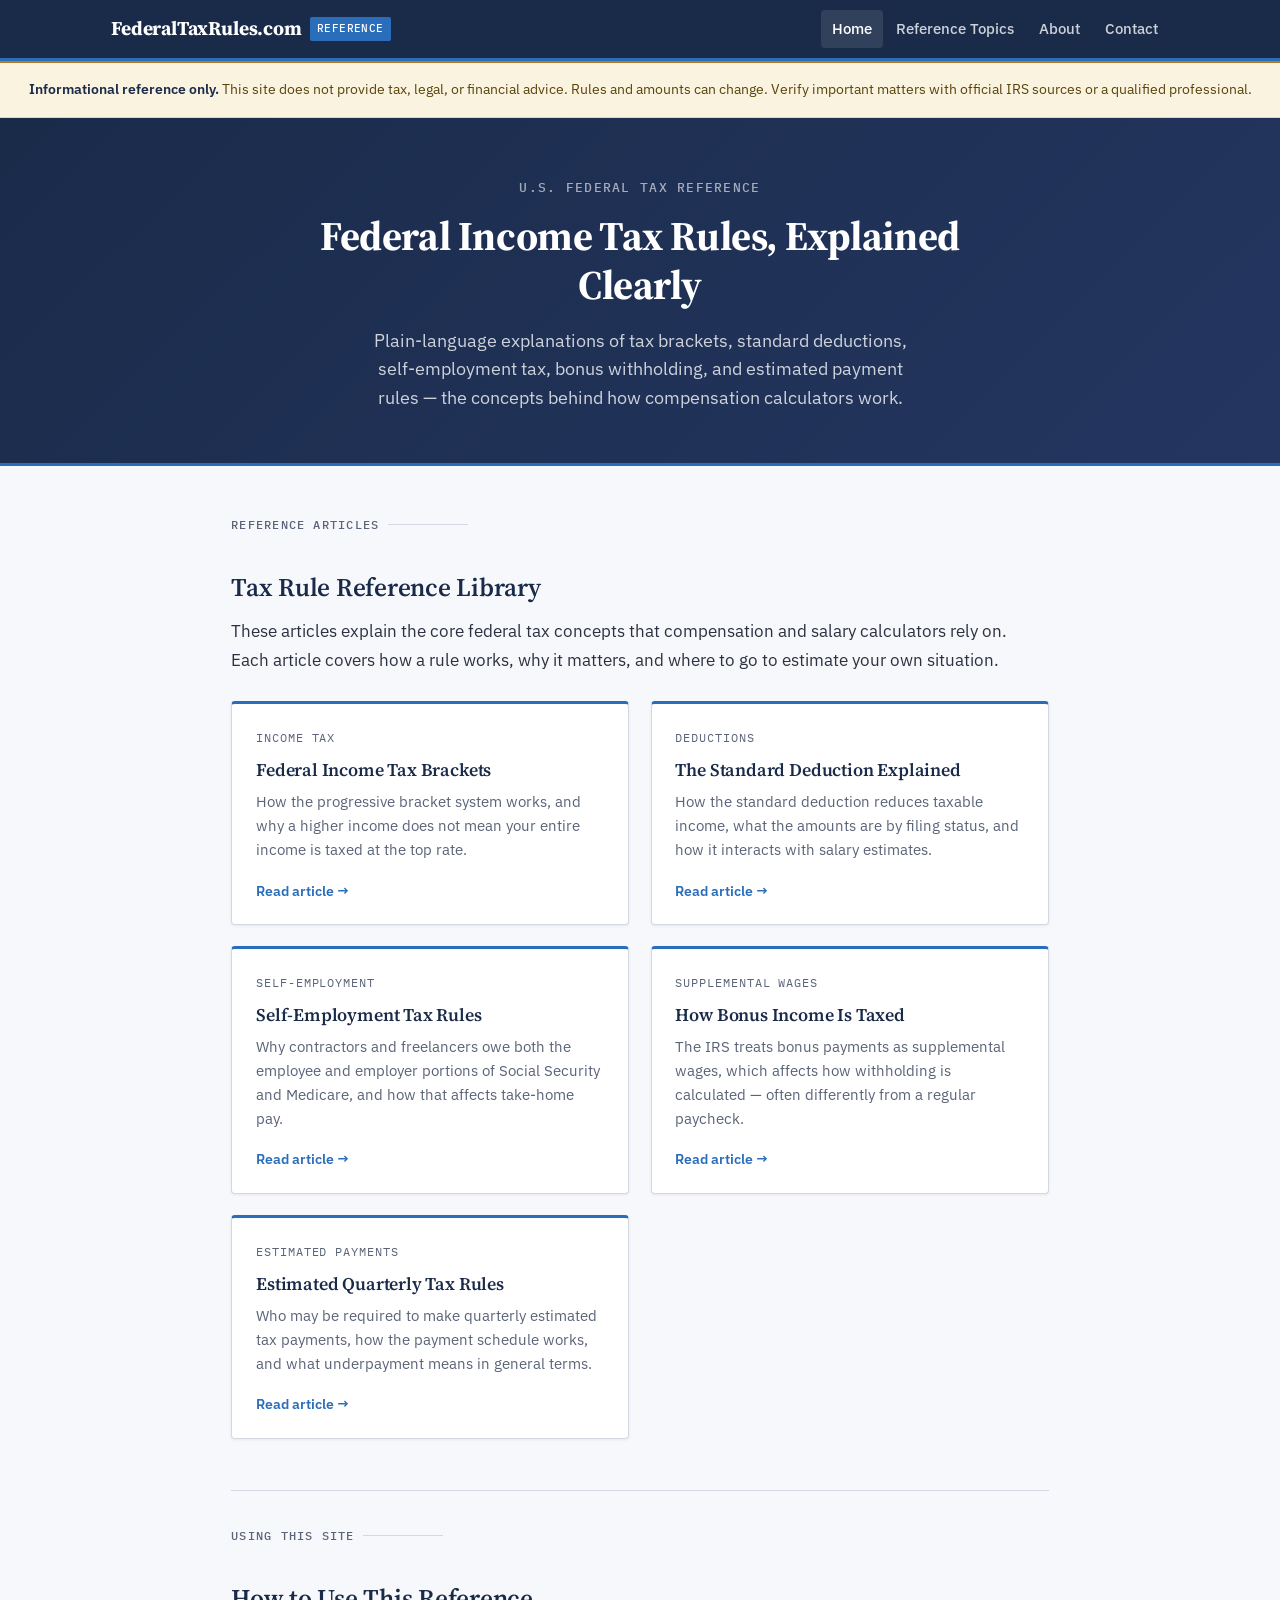
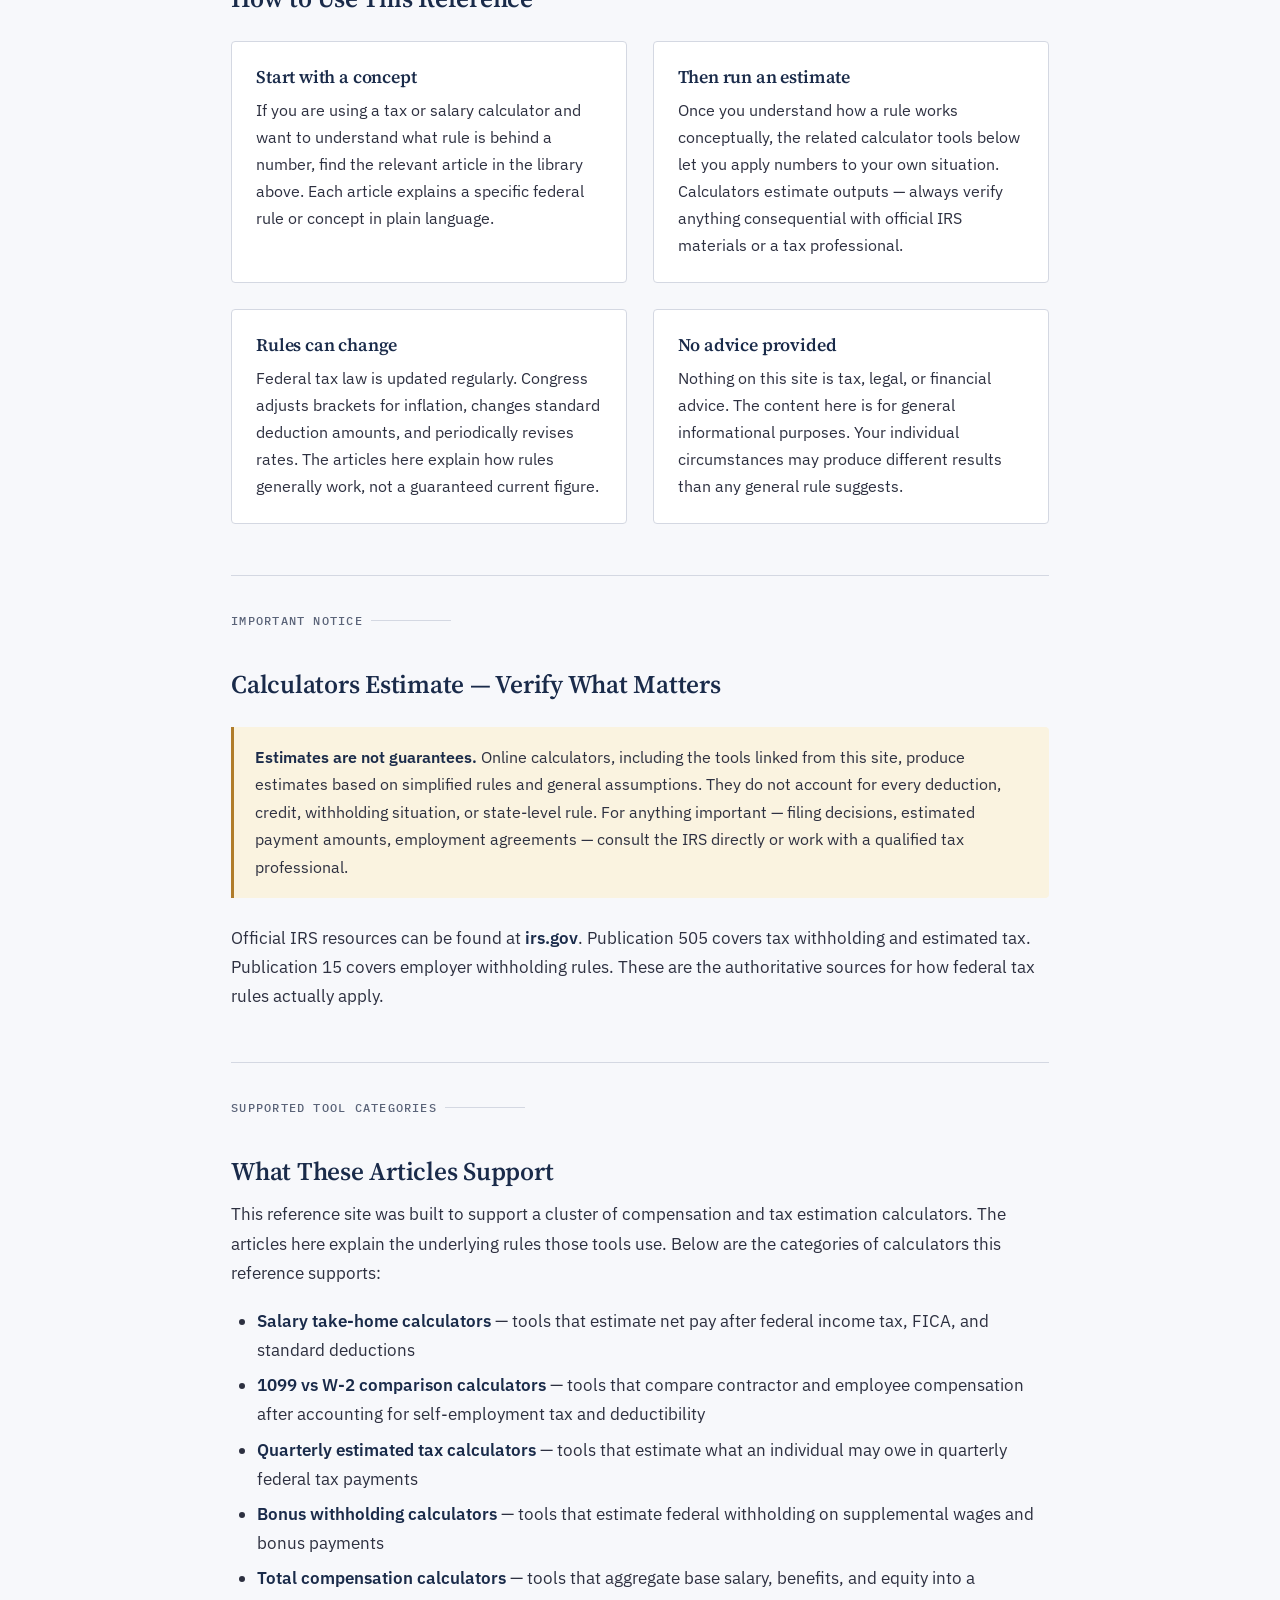
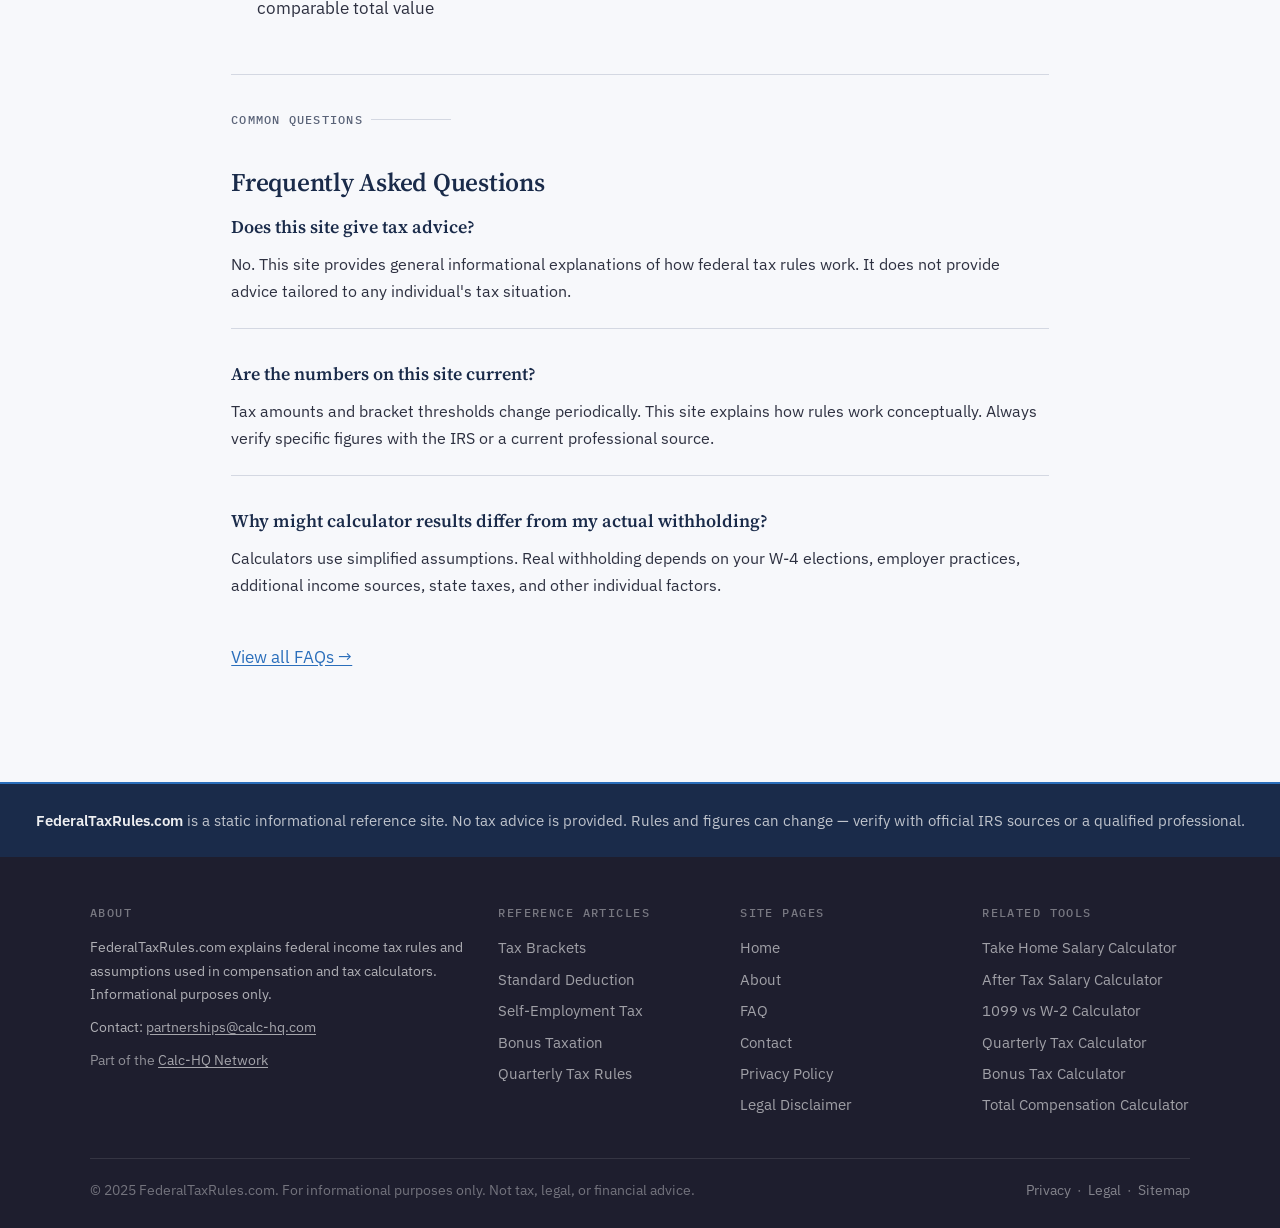
==== index.html @ ae4d4b4d "updated" ====
<!DOCTYPE html>
<html lang="en">
<head>
  <meta charset="UTF-8">
  <meta name="viewport" content="width=device-width, initial-scale=1.0">
  <title>Federal Tax Rules Reference | FederalTaxRules.com</title>
  <meta name="description" content="A plain-language reference explaining federal income tax rules, brackets, deductions, and assumptions used in compensation and tax estimation calculators.">
  <link rel="canonical" href="https://federaltaxrules.com/">
  <link rel="icon" type="image/svg+xml" href="favicon.svg">
  <link rel="stylesheet" href="styles.css">
  <!-- Google AdSense -->
  <script async src="https://pagead2.googlesyndication.com/pagead/js/adsbygoogle.js?client=ca-pub-7744853829365165" crossorigin="anonymous"></script>
  <script type="application/ld+json">
{
  "@context": "https://schema.org",
  "@type": "WebSite",
  "name": "FederalTaxRules.com",
  "url": "https://federaltaxrules.com",
  "description": "FederalTaxRules.com explains federal tax concepts that calculators rely on, including tax brackets, standard deduction rules, self-employment tax, quarterly tax rules, and bonus withholding.",
  "publisher": {
    "@type": "Organization",
    "name": "FederalTaxRules.com",
    "url": "https://federaltaxrules.com",
    "logo": {
      "@type": "ImageObject",
      "url": "https://federaltaxrules.com/favicon.svg"
    }
  }
}
  </script>
</head>
<body>

<!-- HEADER -->
<header class="site-header">
  <div class="header-inner">
    <a href="index.html" class="site-logo">
      FederalTaxRules.com
      <span class="logo-badge">Reference</span>
    </a>
    <button class="nav-toggle" aria-label="Toggle navigation" onclick="document.querySelector('.site-nav').classList.toggle('open')">☰</button>
    <nav class="site-nav">
      <a href="index.html" class="active">Home</a>
      <a href="index.html#reference-topics">Reference Topics</a>
      <a href="about.html">About</a>
      <a href="contact.html">Contact</a>
    </nav>
  </div>
</header>

<!-- DISCLAIMER -->
<div class="disclaimer-bar">
  <strong>Informational reference only.</strong> This site does not provide tax, legal, or financial advice. Rules and amounts can change. Verify important matters with official IRS sources or a qualified professional.
</div>

<!-- HERO -->
<section class="page-hero">
  <div class="hero-eyebrow">U.S. Federal Tax Reference</div>
  <h1>Federal Income Tax Rules, Explained Clearly</h1>
  <p class="hero-sub">Plain-language explanations of tax brackets, standard deductions, self-employment tax, bonus withholding, and estimated payment rules — the concepts behind how compensation calculators work.</p>
</section>

<!-- MAIN -->
<main class="main-content">
  <div class="container">

    <!-- ARTICLE LIBRARY -->
    <section class="section" id="reference-topics">
      <div class="section-label">Reference Articles</div>
      <h2>Tax Rule Reference Library</h2>
      <p>These articles explain the core federal tax concepts that compensation and salary calculators rely on. Each article covers how a rule works, why it matters, and where to go to estimate your own situation.</p>

      <div class="article-grid">

        <a class="article-card" href="federal-income-tax-brackets.html">
          <span class="card-tag">Income Tax</span>
          <h3>Federal Income Tax Brackets</h3>
          <p>How the progressive bracket system works, and why a higher income does not mean your entire income is taxed at the top rate.</p>
          <span class="card-link-text">Read article →</span>
        </a>

        <a class="article-card" href="standard-deduction-explained.html">
          <span class="card-tag">Deductions</span>
          <h3>The Standard Deduction Explained</h3>
          <p>How the standard deduction reduces taxable income, what the amounts are by filing status, and how it interacts with salary estimates.</p>
          <span class="card-link-text">Read article →</span>
        </a>

        <a class="article-card" href="self-employment-tax-rules.html">
          <span class="card-tag">Self-Employment</span>
          <h3>Self-Employment Tax Rules</h3>
          <p>Why contractors and freelancers owe both the employee and employer portions of Social Security and Medicare, and how that affects take-home pay.</p>
          <span class="card-link-text">Read article →</span>
        </a>

        <a class="article-card" href="bonus-taxation-explained.html">
          <span class="card-tag">Supplemental Wages</span>
          <h3>How Bonus Income Is Taxed</h3>
          <p>The IRS treats bonus payments as supplemental wages, which affects how withholding is calculated — often differently from a regular paycheck.</p>
          <span class="card-link-text">Read article →</span>
        </a>

        <a class="article-card" href="estimated-quarterly-tax-rules.html">
          <span class="card-tag">Estimated Payments</span>
          <h3>Estimated Quarterly Tax Rules</h3>
          <p>Who may be required to make quarterly estimated tax payments, how the payment schedule works, and what underpayment means in general terms.</p>
          <span class="card-link-text">Read article →</span>
        </a>



      </div>
    </section>

    <hr>

    <!-- HOW TO USE -->
    <section class="section">
      <div class="section-label">Using This Site</div>
      <h2>How to Use This Reference</h2>
      <div class="home-intro-grid">
        <div class="home-block">
          <h3>Start with a concept</h3>
          <p>If you are using a tax or salary calculator and want to understand what rule is behind a number, find the relevant article in the library above. Each article explains a specific federal rule or concept in plain language.</p>
        </div>
        <div class="home-block">
          <h3>Then run an estimate</h3>
          <p>Once you understand how a rule works conceptually, the related calculator tools below let you apply numbers to your own situation. Calculators estimate outputs — always verify anything consequential with official IRS materials or a tax professional.</p>
        </div>
        <div class="home-block">
          <h3>Rules can change</h3>
          <p>Federal tax law is updated regularly. Congress adjusts brackets for inflation, changes standard deduction amounts, and periodically revises rates. The articles here explain how rules generally work, not a guaranteed current figure.</p>
        </div>
        <div class="home-block">
          <h3>No advice provided</h3>
          <p>Nothing on this site is tax, legal, or financial advice. The content here is for general informational purposes. Your individual circumstances may produce different results than any general rule suggests.</p>
        </div>
      </div>
    </section>

    <hr>

    <!-- DISCLAIMER / ACCURACY NOTE -->
    <section class="section">
      <div class="section-label">Important Notice</div>
      <h2>Calculators Estimate — Verify What Matters</h2>
      <div class="info-box warning">
        <p><strong>Estimates are not guarantees.</strong> Online calculators, including the tools linked from this site, produce estimates based on simplified rules and general assumptions. They do not account for every deduction, credit, withholding situation, or state-level rule. For anything important — filing decisions, estimated payment amounts, employment agreements — consult the IRS directly or work with a qualified tax professional.</p>
      </div>
      <p>Official IRS resources can be found at <strong>irs.gov</strong>. Publication 505 covers tax withholding and estimated tax. Publication 15 covers employer withholding rules. These are the authoritative sources for how federal tax rules actually apply.</p>
    </section>

    <hr>

    <!-- SUPPORTED TOOLS -->
    <section class="section">
      <div class="section-label">Supported Tool Categories</div>
      <h2>What These Articles Support</h2>
      <p>This reference site was built to support a cluster of compensation and tax estimation calculators. The articles here explain the underlying rules those tools use. Below are the categories of calculators this reference supports:</p>
      <ul>
        <li><strong>Salary take-home calculators</strong> — tools that estimate net pay after federal income tax, FICA, and standard deductions</li>
        <li><strong>1099 vs W-2 comparison calculators</strong> — tools that compare contractor and employee compensation after accounting for self-employment tax and deductibility</li>
        <li><strong>Quarterly estimated tax calculators</strong> — tools that estimate what an individual may owe in quarterly federal tax payments</li>
        <li><strong>Bonus withholding calculators</strong> — tools that estimate federal withholding on supplemental wages and bonus payments</li>
        <li><strong>Total compensation calculators</strong> — tools that aggregate base salary, benefits, and equity into a comparable total value</li>
      </ul>
    </section>

    <hr>

    <!-- FAQ PREVIEW -->
    <section class="section">
      <div class="section-label">Common Questions</div>
      <h2>Frequently Asked Questions</h2>
      <ul class="faq-list">
        <li class="faq-item">
          <div class="faq-q">Does this site give tax advice?</div>
          <div class="faq-a">No. This site provides general informational explanations of how federal tax rules work. It does not provide advice tailored to any individual's tax situation.</div>
        </li>
        <li class="faq-item">
          <div class="faq-q">Are the numbers on this site current?</div>
          <div class="faq-a">Tax amounts and bracket thresholds change periodically. This site explains how rules work conceptually. Always verify specific figures with the IRS or a current professional source.</div>
        </li>
        <li class="faq-item">
          <div class="faq-q">Why might calculator results differ from my actual withholding?</div>
          <div class="faq-a">Calculators use simplified assumptions. Real withholding depends on your W-4 elections, employer practices, additional income sources, state taxes, and other individual factors.</div>
        </li>
      </ul>
      <p style="margin-top:1.2rem;"><a href="faq.html">View all FAQs →</a></p>
    </section>

  </div>
</main>

<!-- TRUST STRIP -->
<div class="trust-strip">
  <strong>FederalTaxRules.com</strong> is a static informational reference site. No tax advice is provided. Rules and figures can change — verify with official IRS sources or a qualified professional.
</div>

<!-- FOOTER -->
<footer class="site-footer">
  <div class="footer-inner">
    <div class="footer-grid">

      <div class="footer-col">
        <h4>About</h4>
        <p>FederalTaxRules.com explains federal income tax rules and assumptions used in compensation and tax calculators. Informational purposes only.</p>
        <p>Contact: <a href="mailto:partnerships@calc-hq.com" style="color:rgba(255,255,255,0.6)">partnerships@calc-hq.com</a></p>
        <span class="footer-resource-link">Part of the <a href="https://calc-hq.com" target="_blank" rel="noopener noreferrer">Calc-HQ Network</a></span>
      </div>

      <div class="footer-col">
        <h4>Reference Articles</h4>
        <ul>
          <li><a href="federal-income-tax-brackets.html">Tax Brackets</a></li>
          <li><a href="standard-deduction-explained.html">Standard Deduction</a></li>
          <li><a href="self-employment-tax-rules.html">Self-Employment Tax</a></li>
          <li><a href="bonus-taxation-explained.html">Bonus Taxation</a></li>
          <li><a href="estimated-quarterly-tax-rules.html">Quarterly Tax Rules</a></li>
        </ul>
      </div>

      <div class="footer-col">
        <h4>Site Pages</h4>
        <ul>
          <li><a href="index.html">Home</a></li>
          <li><a href="about.html">About</a></li>
          <li><a href="faq.html">FAQ</a></li>
          <li><a href="contact.html">Contact</a></li>
          <li><a href="privacy.html">Privacy Policy</a></li>
          <li><a href="legal.html">Legal Disclaimer</a></li>
        </ul>
      </div>

      <div class="footer-col">
        <h4>Related Tools</h4>
        <div class="footer-related-tools">
          <ul id="footer-related-tools-list">
            <li><span style="color:rgba(255,255,255,0.3);font-size:0.82rem">Loading…</span></li>
          </ul>
        </div>
      </div>

    </div>

    <div class="footer-bottom">
      <span>© 2025 FederalTaxRules.com. For informational purposes only. Not tax, legal, or financial advice.</span>
      <span>
        <a href="privacy.html">Privacy</a> &nbsp;·&nbsp;
        <a href="legal.html">Legal</a> &nbsp;·&nbsp;
        <a href="sitemap.xml">Sitemap</a>
      </span>
    </div>
  </div>
</footer>

<script src="network.js"></script>
</body>
</html>
---- styles.css ----
/* ============================================================
   FederalTaxRules.com — Main Stylesheet
   Static Reference Site | Clean Utilitarian Design
   ============================================================ */

@import url('https://fonts.googleapis.com/css2?family=Source+Serif+4:ital,opsz,wght@0,8..60,300;0,8..60,400;0,8..60,600;0,8..60,700;1,8..60,400&family=IBM+Plex+Sans:wght@400;500;600&family=IBM+Plex+Mono:wght@400;500&display=swap');

/* --- Variables --- */
:root {
  --navy: #1a2b4a;
  --navy-mid: #243660;
  --ink: #1e1e2e;
  --body-text: #2d3040;
  --muted: #5a6378;
  --rule-line: #d4d8e2;
  --bg: #f7f8fb;
  --white: #ffffff;
  --accent: #2a6ebb;
  --accent-dark: #1c4f8a;
  --accent-light: #e8f0fb;
  --gold: #b07c2a;
  --gold-light: #faf3e0;
  --success: #1e7a4a;
  --font-serif: 'Source Serif 4', Georgia, serif;
  --font-sans: 'IBM Plex Sans', system-ui, sans-serif;
  --font-mono: 'IBM Plex Mono', monospace;
  --max-w: 860px;
  --max-w-wide: 1100px;
  --radius: 4px;
  --shadow-sm: 0 1px 3px rgba(26,43,74,0.08);
  --shadow-md: 0 3px 12px rgba(26,43,74,0.12);
}

/* --- Reset & Base --- */
*, *::before, *::after { box-sizing: border-box; margin: 0; padding: 0; }

html { font-size: 17px; scroll-behavior: smooth; }

body {
  font-family: var(--font-sans);
  font-size: 1rem;
  line-height: 1.72;
  color: var(--body-text);
  background: var(--bg);
  -webkit-font-smoothing: antialiased;
}

a { color: var(--accent); text-decoration: underline; text-underline-offset: 2px; }
a:hover { color: var(--accent-dark); }

img { max-width: 100%; display: block; }

h1, h2, h3, h4 {
  font-family: var(--font-serif);
  color: var(--navy);
  line-height: 1.28;
  letter-spacing: -0.01em;
}

h1 { font-size: 2.1rem; font-weight: 700; }
h2 { font-size: 1.5rem; font-weight: 600; margin-top: 2.2rem; margin-bottom: 0.7rem; }
h3 { font-size: 1.15rem; font-weight: 600; margin-top: 1.6rem; margin-bottom: 0.5rem; }

p { margin-bottom: 1.1rem; }
p:last-child { margin-bottom: 0; }

ul, ol { padding-left: 1.5rem; margin-bottom: 1.1rem; }
li { margin-bottom: 0.35rem; }

strong { font-weight: 600; color: var(--navy); }
em { font-style: italic; }

code, .mono {
  font-family: var(--font-mono);
  font-size: 0.88em;
  background: #eef1f7;
  padding: 0.1em 0.35em;
  border-radius: 2px;
  color: var(--navy-mid);
}

hr {
  border: none;
  border-top: 1px solid var(--rule-line);
  margin: 2rem 0;
}

/* --- Layout Wrappers --- */
.container {
  max-width: var(--max-w);
  margin: 0 auto;
  padding: 0 1.25rem;
}

.container-wide {
  max-width: var(--max-w-wide);
  margin: 0 auto;
  padding: 0 1.25rem;
}

/* --- Site Header --- */
.site-header {
  background: var(--navy);
  border-bottom: 3px solid var(--accent);
  position: sticky;
  top: 0;
  z-index: 100;
}

.header-inner {
  display: flex;
  align-items: center;
  justify-content: space-between;
  max-width: var(--max-w-wide);
  margin: 0 auto;
  padding: 0 1.25rem;
  height: 58px;
}

.site-logo {
  font-family: var(--font-serif);
  font-size: 1.15rem;
  font-weight: 700;
  color: #fff;
  text-decoration: none;
  letter-spacing: -0.01em;
  display: flex;
  align-items: center;
  gap: 0.5rem;
}

.site-logo .logo-badge {
  background: var(--accent);
  color: #fff;
  font-family: var(--font-mono);
  font-size: 0.65rem;
  font-weight: 500;
  padding: 0.12rem 0.4rem;
  border-radius: 2px;
  letter-spacing: 0.04em;
  text-transform: uppercase;
}

.site-nav {
  display: flex;
  align-items: center;
  gap: 0.15rem;
}

.site-nav a {
  color: rgba(255,255,255,0.78);
  text-decoration: none;
  font-size: 0.88rem;
  font-weight: 500;
  padding: 0.35rem 0.65rem;
  border-radius: var(--radius);
  transition: background 0.15s, color 0.15s;
}

.site-nav a:hover,
.site-nav a.active {
  color: #fff;
  background: rgba(255,255,255,0.1);
}

/* --- Mobile Nav Toggle --- */
.nav-toggle {
  display: none;
  background: none;
  border: 1px solid rgba(255,255,255,0.3);
  border-radius: var(--radius);
  color: #fff;
  font-size: 1.25rem;
  padding: 0.25rem 0.55rem;
  cursor: pointer;
  line-height: 1;
}

/* --- Hero / Page Header --- */
.page-hero {
  background: linear-gradient(135deg, var(--navy) 0%, var(--navy-mid) 100%);
  padding: 3.5rem 1.25rem 3rem;
  text-align: center;
  border-bottom: 3px solid var(--accent);
}

.page-hero .hero-eyebrow {
  font-family: var(--font-mono);
  font-size: 0.75rem;
  font-weight: 500;
  color: rgba(255,255,255,0.6);
  letter-spacing: 0.1em;
  text-transform: uppercase;
  margin-bottom: 0.75rem;
}

.page-hero h1 {
  color: #fff;
  font-size: 2.4rem;
  max-width: 680px;
  margin: 0 auto 1rem;
  line-height: 1.2;
}

.page-hero p.hero-sub {
  color: rgba(255,255,255,0.78);
  font-size: 1.05rem;
  max-width: 560px;
  margin: 0 auto;
  line-height: 1.6;
}

.page-hero-sm {
  background: var(--navy);
  padding: 2.2rem 1.25rem 2rem;
  border-bottom: 2px solid var(--rule-line);
}

.page-hero-sm h1 {
  color: #fff;
  font-size: 1.85rem;
  margin-bottom: 0.4rem;
}

.page-hero-sm p {
  color: rgba(255,255,255,0.72);
  margin: 0;
  font-size: 0.97rem;
}

/* --- Main Content Area --- */
.main-content {
  padding: 2.8rem 0 3.5rem;
}

/* --- Article Grid (Homepage) --- */
.article-grid {
  display: grid;
  grid-template-columns: repeat(auto-fill, minmax(280px, 1fr));
  gap: 1.25rem;
  margin-top: 1.5rem;
}

.article-card {
  background: var(--white);
  border: 1px solid var(--rule-line);
  border-top: 3px solid var(--accent);
  border-radius: var(--radius);
  padding: 1.4rem 1.4rem 1.2rem;
  text-decoration: none;
  display: flex;
  flex-direction: column;
  transition: box-shadow 0.18s, border-top-color 0.18s;
  box-shadow: var(--shadow-sm);
}

.article-card:hover {
  box-shadow: var(--shadow-md);
  border-top-color: var(--gold);
  text-decoration: none;
}

.article-card .card-tag {
  font-family: var(--font-mono);
  font-size: 0.68rem;
  color: var(--muted);
  text-transform: uppercase;
  letter-spacing: 0.08em;
  margin-bottom: 0.6rem;
}

.article-card h3 {
  font-family: var(--font-serif);
  font-size: 1.05rem;
  color: var(--navy);
  margin: 0 0 0.5rem;
  font-weight: 600;
  line-height: 1.35;
}

.article-card p {
  font-size: 0.9rem;
  color: var(--muted);
  margin: 0 0 1rem;
  flex: 1;
  line-height: 1.55;
}

.card-link-text {
  font-size: 0.85rem;
  font-weight: 600;
  color: var(--accent);
  margin-top: auto;
}

/* --- Content Sections --- */
.section {
  margin-bottom: 3rem;
}

.section-label {
  font-family: var(--font-mono);
  font-size: 0.72rem;
  font-weight: 500;
  color: var(--muted);
  text-transform: uppercase;
  letter-spacing: 0.1em;
  margin-bottom: 0.6rem;
  display: flex;
  align-items: center;
  gap: 0.5rem;
}

.section-label::after {
  content: '';
  flex: 1;
  height: 1px;
  background: var(--rule-line);
  max-width: 80px;
}

/* --- Info Boxes --- */
.info-box {
  background: var(--accent-light);
  border-left: 3px solid var(--accent);
  border-radius: 0 var(--radius) var(--radius) 0;
  padding: 1rem 1.2rem;
  margin: 1.5rem 0;
  font-size: 0.94rem;
}

.info-box.warning {
  background: var(--gold-light);
  border-left-color: var(--gold);
}

.info-box p { margin: 0; }
.info-box strong { color: var(--navy); }

/* --- Example Scenarios --- */
.example-block {
  background: #f0f4fa;
  border: 1px solid #c9d4e8;
  border-radius: var(--radius);
  padding: 1.3rem 1.4rem;
  margin: 1.8rem 0;
}

.example-block .example-label {
  font-family: var(--font-mono);
  font-size: 0.7rem;
  text-transform: uppercase;
  letter-spacing: 0.1em;
  color: var(--accent);
  font-weight: 500;
  margin-bottom: 0.6rem;
}

.example-block p { font-size: 0.95rem; margin-bottom: 0.6rem; }
.example-block p:last-child { margin-bottom: 0; }

/* --- Reference Table --- */
.ref-table-wrap {
  overflow-x: auto;
  margin: 1.5rem 0;
  border-radius: var(--radius);
  border: 1px solid var(--rule-line);
  box-shadow: var(--shadow-sm);
}

table {
  width: 100%;
  border-collapse: collapse;
  font-size: 0.92rem;
  background: var(--white);
}

thead th {
  background: var(--navy);
  color: #fff;
  font-family: var(--font-sans);
  font-weight: 600;
  font-size: 0.82rem;
  text-transform: uppercase;
  letter-spacing: 0.05em;
  padding: 0.75rem 1rem;
  text-align: left;
}

tbody tr:nth-child(even) { background: #f5f7fb; }
tbody tr:hover { background: var(--accent-light); }

td {
  padding: 0.65rem 1rem;
  border-bottom: 1px solid var(--rule-line);
  color: var(--body-text);
  font-family: var(--font-mono);
  font-size: 0.87rem;
}

td:first-child {
  font-family: var(--font-sans);
  font-size: 0.9rem;
}

/* --- Calculator CTA Links --- */
.calc-links {
  background: var(--white);
  border: 1px solid var(--rule-line);
  border-radius: var(--radius);
  padding: 1.3rem 1.4rem;
  margin: 2rem 0;
}

.calc-links .calc-links-label {
  font-family: var(--font-mono);
  font-size: 0.7rem;
  text-transform: uppercase;
  letter-spacing: 0.1em;
  color: var(--muted);
  margin-bottom: 0.75rem;
}

.calc-links ul {
  list-style: none;
  padding: 0;
  margin: 0;
  display: flex;
  flex-wrap: wrap;
  gap: 0.5rem;
}

.calc-links ul li { margin: 0; }

.calc-links ul li a {
  display: inline-block;
  background: var(--accent-light);
  color: var(--accent-dark);
  font-size: 0.85rem;
  font-weight: 600;
  padding: 0.35rem 0.8rem;
  border-radius: var(--radius);
  text-decoration: none;
  border: 1px solid #c0d4ee;
  transition: background 0.15s, color 0.15s;
}

.calc-links ul li a:hover {
  background: var(--accent);
  color: #fff;
  border-color: var(--accent);
}

/* --- FAQ List --- */
.faq-list { list-style: none; padding: 0; margin: 0; }

.faq-list .faq-item {
  border-bottom: 1px solid var(--rule-line);
  padding: 1.4rem 0;
}

.faq-list .faq-item:first-child { padding-top: 0; }
.faq-list .faq-item:last-child { border-bottom: none; }

.faq-list .faq-q {
  font-family: var(--font-serif);
  font-size: 1.05rem;
  font-weight: 600;
  color: var(--navy);
  margin-bottom: 0.5rem;
}

.faq-list .faq-a {
  font-size: 0.95rem;
  color: var(--body-text);
  line-height: 1.65;
}

/* --- Trust Strip --- */
.trust-strip {
  background: var(--navy);
  padding: 1.4rem 1.25rem;
  text-align: center;
  color: rgba(255,255,255,0.72);
  font-size: 0.87rem;
  border-top: 2px solid var(--accent);
}

.trust-strip strong { color: rgba(255,255,255,0.92); }

/* --- Disclaimer Bar --- */
.disclaimer-bar {
  background: var(--gold-light);
  border-top: 2px solid var(--gold);
  border-bottom: 1px solid #e8d8a8;
  padding: 0.85rem 1.25rem;
  font-size: 0.85rem;
  color: #5a430a;
  text-align: center;
}

/* --- Page Nav (breadcrumb style) --- */
.breadcrumb {
  font-size: 0.83rem;
  color: var(--muted);
  padding: 0.75rem 0 0;
  margin-bottom: 1.5rem;
}

.breadcrumb a { color: var(--muted); }
.breadcrumb a:hover { color: var(--accent); }
.breadcrumb span { color: var(--body-text); }

/* --- Article Prose Styles --- */
.article-prose h2 {
  padding-top: 0.5rem;
  border-top: 1px solid var(--rule-line);
  margin-top: 2.4rem;
}

.article-prose h2:first-child { border-top: none; margin-top: 0; padding-top: 0; }

/* --- Sidebar Layout (article pages) --- */
.layout-with-sidebar {
  display: grid;
  grid-template-columns: 1fr 260px;
  gap: 2.5rem;
  align-items: start;
}

.sidebar-box {
  background: var(--white);
  border: 1px solid var(--rule-line);
  border-top: 3px solid var(--navy);
  border-radius: var(--radius);
  padding: 1.3rem;
  font-size: 0.9rem;
  position: sticky;
  top: 78px;
}

.sidebar-box h4 {
  font-family: var(--font-serif);
  font-size: 0.95rem;
  color: var(--navy);
  margin-bottom: 0.75rem;
}

.sidebar-box ul {
  list-style: none;
  padding: 0;
  margin: 0;
}

.sidebar-box ul li {
  border-bottom: 1px solid var(--rule-line);
  padding: 0.4rem 0;
  margin: 0;
}

.sidebar-box ul li:last-child { border-bottom: none; }
.sidebar-box ul li a { font-size: 0.87rem; color: var(--accent); }

/* --- Footer --- */
.site-footer {
  background: var(--ink);
  color: rgba(255,255,255,0.65);
  font-size: 0.87rem;
  padding: 2.8rem 1.25rem 1.5rem;
  margin-top: 0;
}

.footer-inner {
  max-width: var(--max-w-wide);
  margin: 0 auto;
}

.footer-grid {
  display: grid;
  grid-template-columns: 1.8fr 1fr 1fr 1fr;
  gap: 2rem;
  margin-bottom: 2rem;
}

.footer-col h4 {
  font-family: var(--font-mono);
  font-size: 0.7rem;
  text-transform: uppercase;
  letter-spacing: 0.12em;
  color: rgba(255,255,255,0.4);
  margin-bottom: 0.9rem;
  font-weight: 500;
}

.footer-col p {
  font-size: 0.85rem;
  line-height: 1.6;
  margin-bottom: 0.6rem;
}

.footer-col ul {
  list-style: none;
  padding: 0;
  margin: 0;
}

.footer-col ul li { margin-bottom: 0.35rem; }

.footer-col ul li a {
  color: rgba(255,255,255,0.58);
  text-decoration: none;
  font-size: 0.87rem;
  transition: color 0.15s;
}

.footer-col ul li a:hover { color: rgba(255,255,255,0.9); }

.footer-related-tools { margin-top: 0.3rem; }

#footer-related-tools-list {
  list-style: none;
  padding: 0;
  margin: 0;
}

#footer-related-tools-list li { margin-bottom: 0.35rem; }

#footer-related-tools-list li a {
  color: rgba(255,255,255,0.58);
  text-decoration: none;
  font-size: 0.87rem;
  transition: color 0.15s;
}

#footer-related-tools-list li a:hover { color: rgba(255,255,255,0.9); }

.footer-bottom {
  border-top: 1px solid rgba(255,255,255,0.1);
  padding-top: 1.2rem;
  display: flex;
  justify-content: space-between;
  align-items: center;
  flex-wrap: wrap;
  gap: 0.5rem;
  font-size: 0.8rem;
  color: rgba(255,255,255,0.38);
}

.footer-bottom a {
  color: rgba(255,255,255,0.45);
  text-decoration: none;
}

.footer-bottom a:hover { color: rgba(255,255,255,0.75); }

.footer-resource-link {
  color: rgba(255,255,255,0.5);
  font-size: 0.83rem;
  margin-top: 0.4rem;
  display: block;
}

.footer-resource-link a {
  color: rgba(255,255,255,0.6);
  text-decoration: underline;
}

/* --- Homepage specific --- */
.home-intro-grid {
  display: grid;
  grid-template-columns: 1fr 1fr;
  gap: 1.5rem;
  margin-top: 1.5rem;
}

.home-block {
  background: var(--white);
  border: 1px solid var(--rule-line);
  border-radius: var(--radius);
  padding: 1.4rem;
}

.home-block h3 {
  font-size: 1.05rem;
  margin-top: 0;
  margin-bottom: 0.5rem;
}

.home-block p { font-size: 0.92rem; }

/* --- Responsive --- */
@media (max-width: 820px) {
  .layout-with-sidebar {
    grid-template-columns: 1fr;
  }
  .sidebar-box { position: static; }

  .footer-grid {
    grid-template-columns: 1fr 1fr;
    gap: 1.5rem;
  }

  .home-intro-grid {
    grid-template-columns: 1fr;
  }

  h1 { font-size: 1.7rem; }
  .page-hero h1 { font-size: 1.85rem; }
}

@media (max-width: 560px) {
  .site-nav { display: none; }
  .nav-toggle { display: block; }
  .site-nav.open {
    display: flex;
    flex-direction: column;
    position: fixed;
    top: 58px;
    left: 0;
    right: 0;
    background: var(--navy);
    padding: 1rem 1.25rem;
    z-index: 99;
    border-bottom: 2px solid var(--accent);
  }
  .site-nav.open a {
    padding: 0.6rem 0;
    border-bottom: 1px solid rgba(255,255,255,0.1);
  }

  .footer-grid {
    grid-template-columns: 1fr;
  }

  .article-grid {
    grid-template-columns: 1fr;
  }

  h1 { font-size: 1.5rem; }
  .page-hero h1 { font-size: 1.55rem; }
}
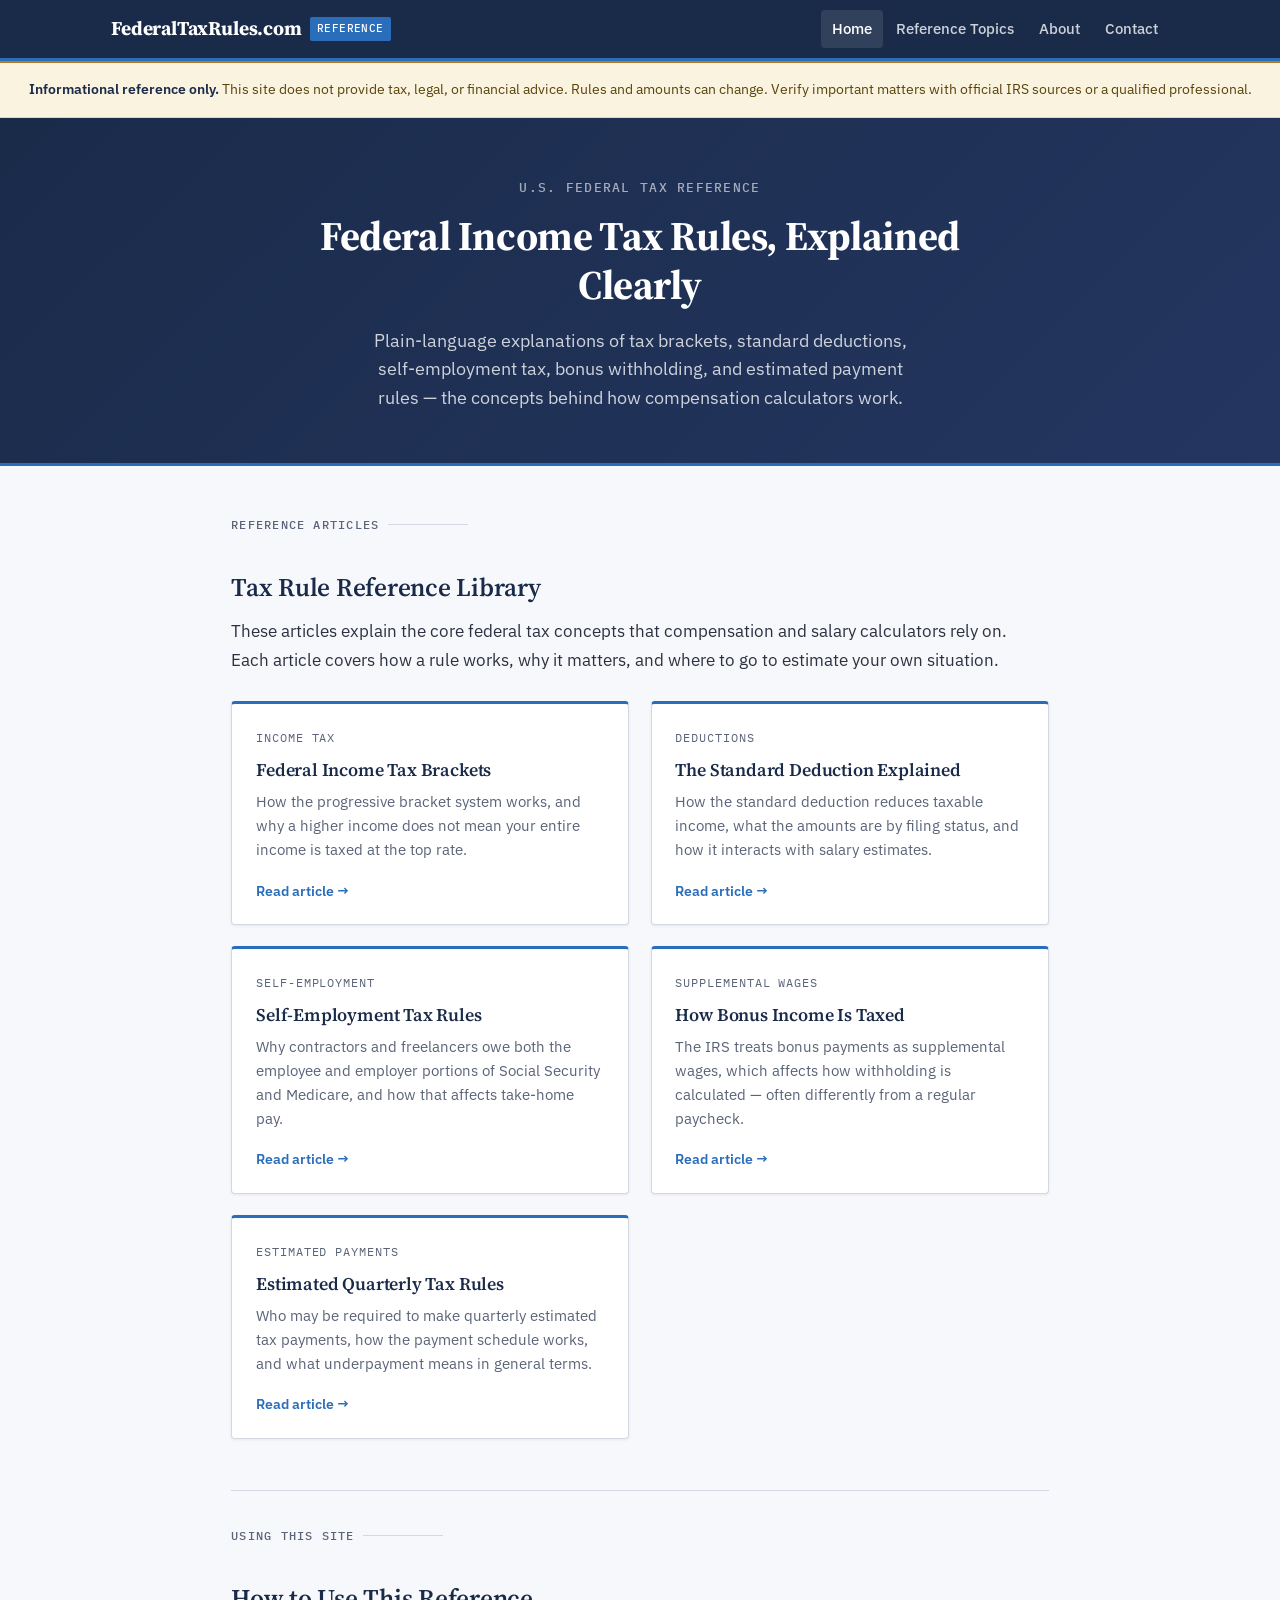
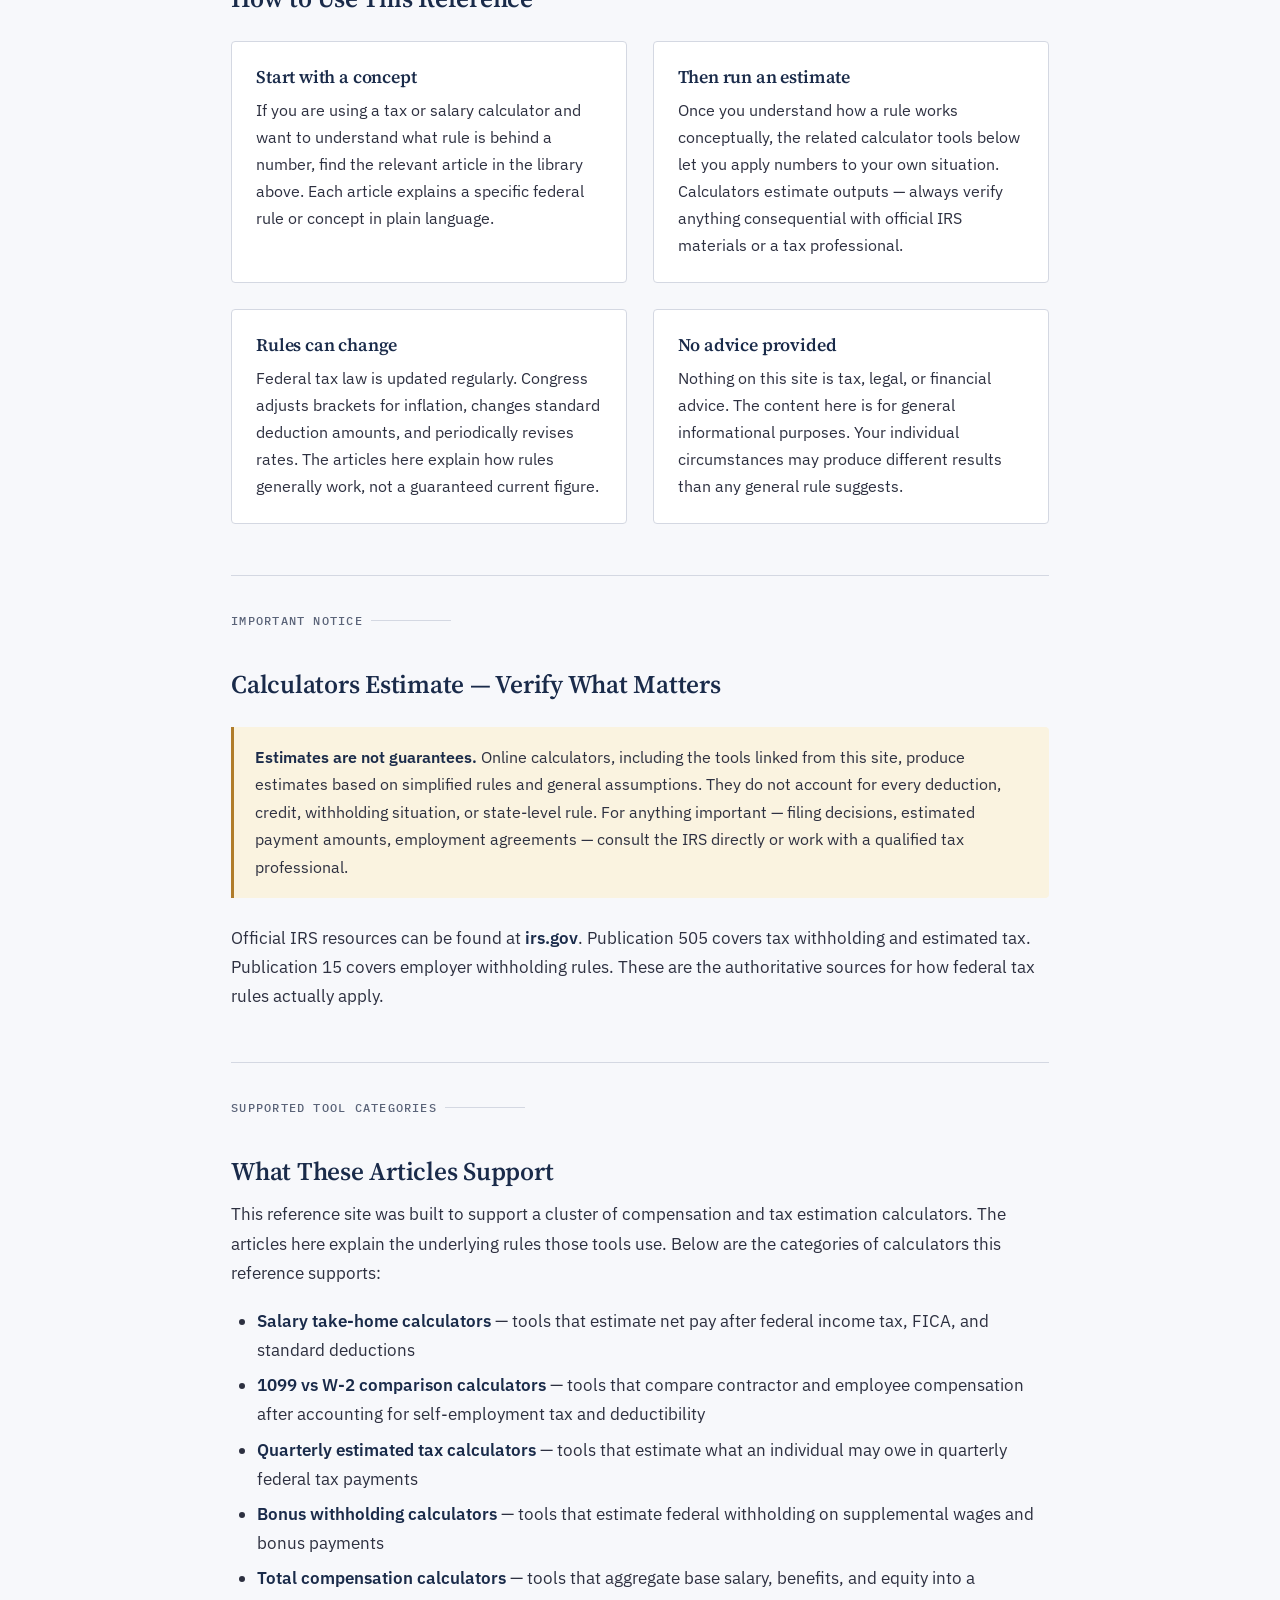
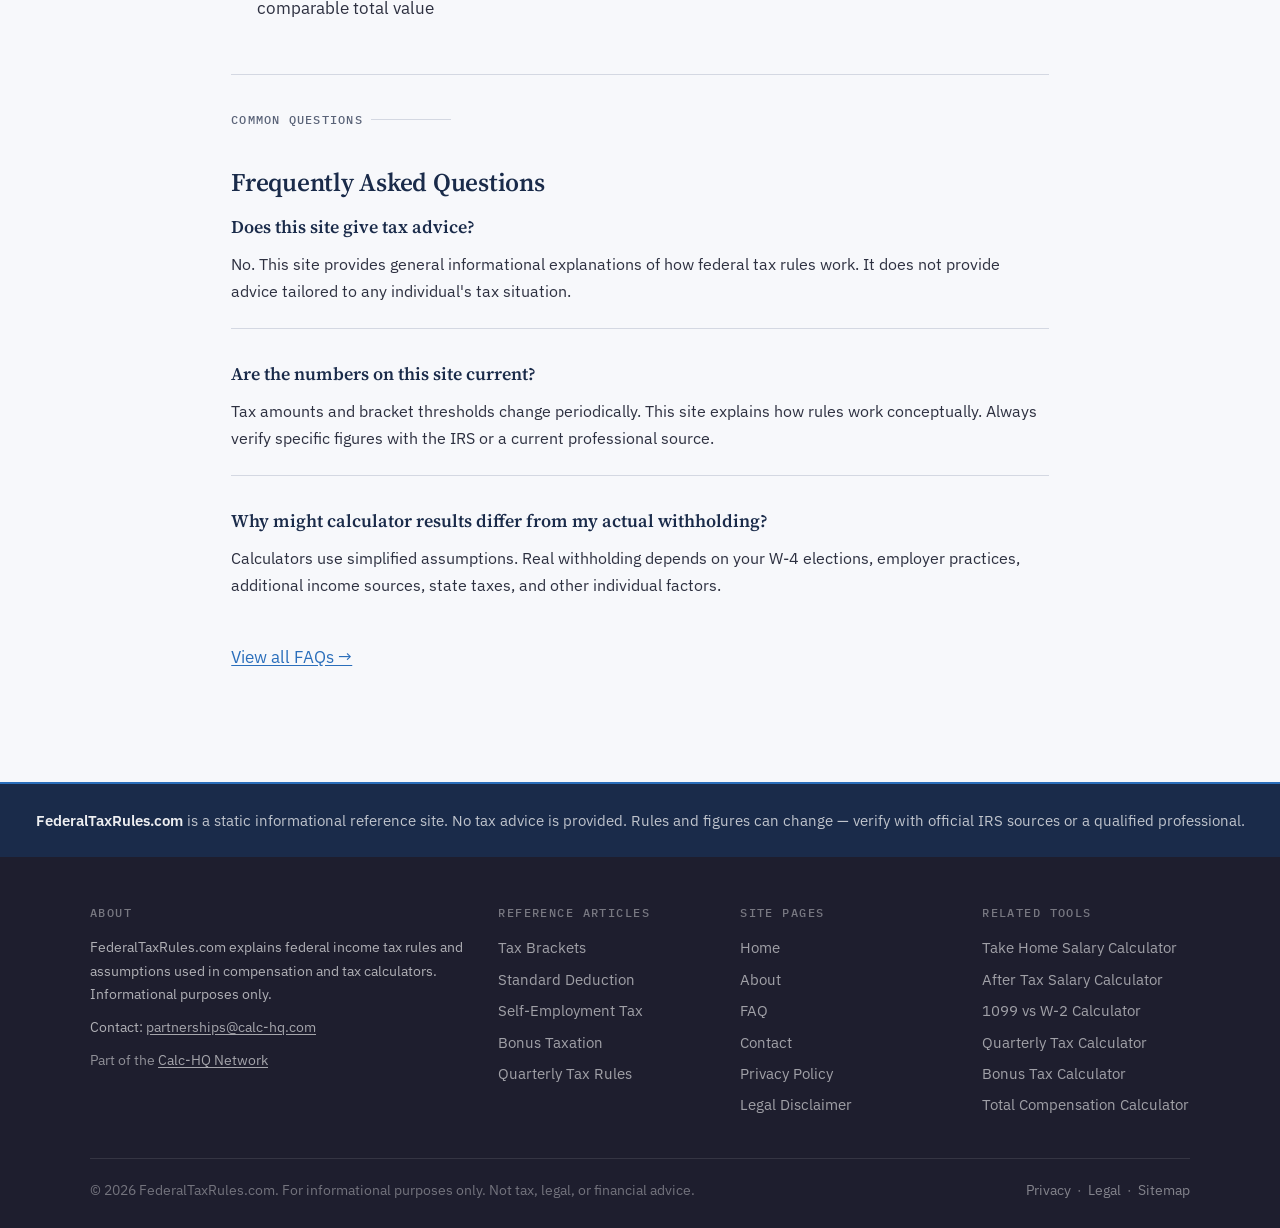
==== commit 7a6f1e4e: "Fix footer year: © 2025 → © 2026 across all pages" ====
--- a/index.html
+++ b/index.html
@@ -244,7 +244,7 @@
     </div>
 
     <div class="footer-bottom">
-      <span>© 2025 FederalTaxRules.com. For informational purposes only. Not tax, legal, or financial advice.</span>
+      <span>© 2026 FederalTaxRules.com. For informational purposes only. Not tax, legal, or financial advice.</span>
       <span>
         <a href="privacy.html">Privacy</a> &nbsp;·&nbsp;
         <a href="legal.html">Legal</a> &nbsp;·&nbsp;
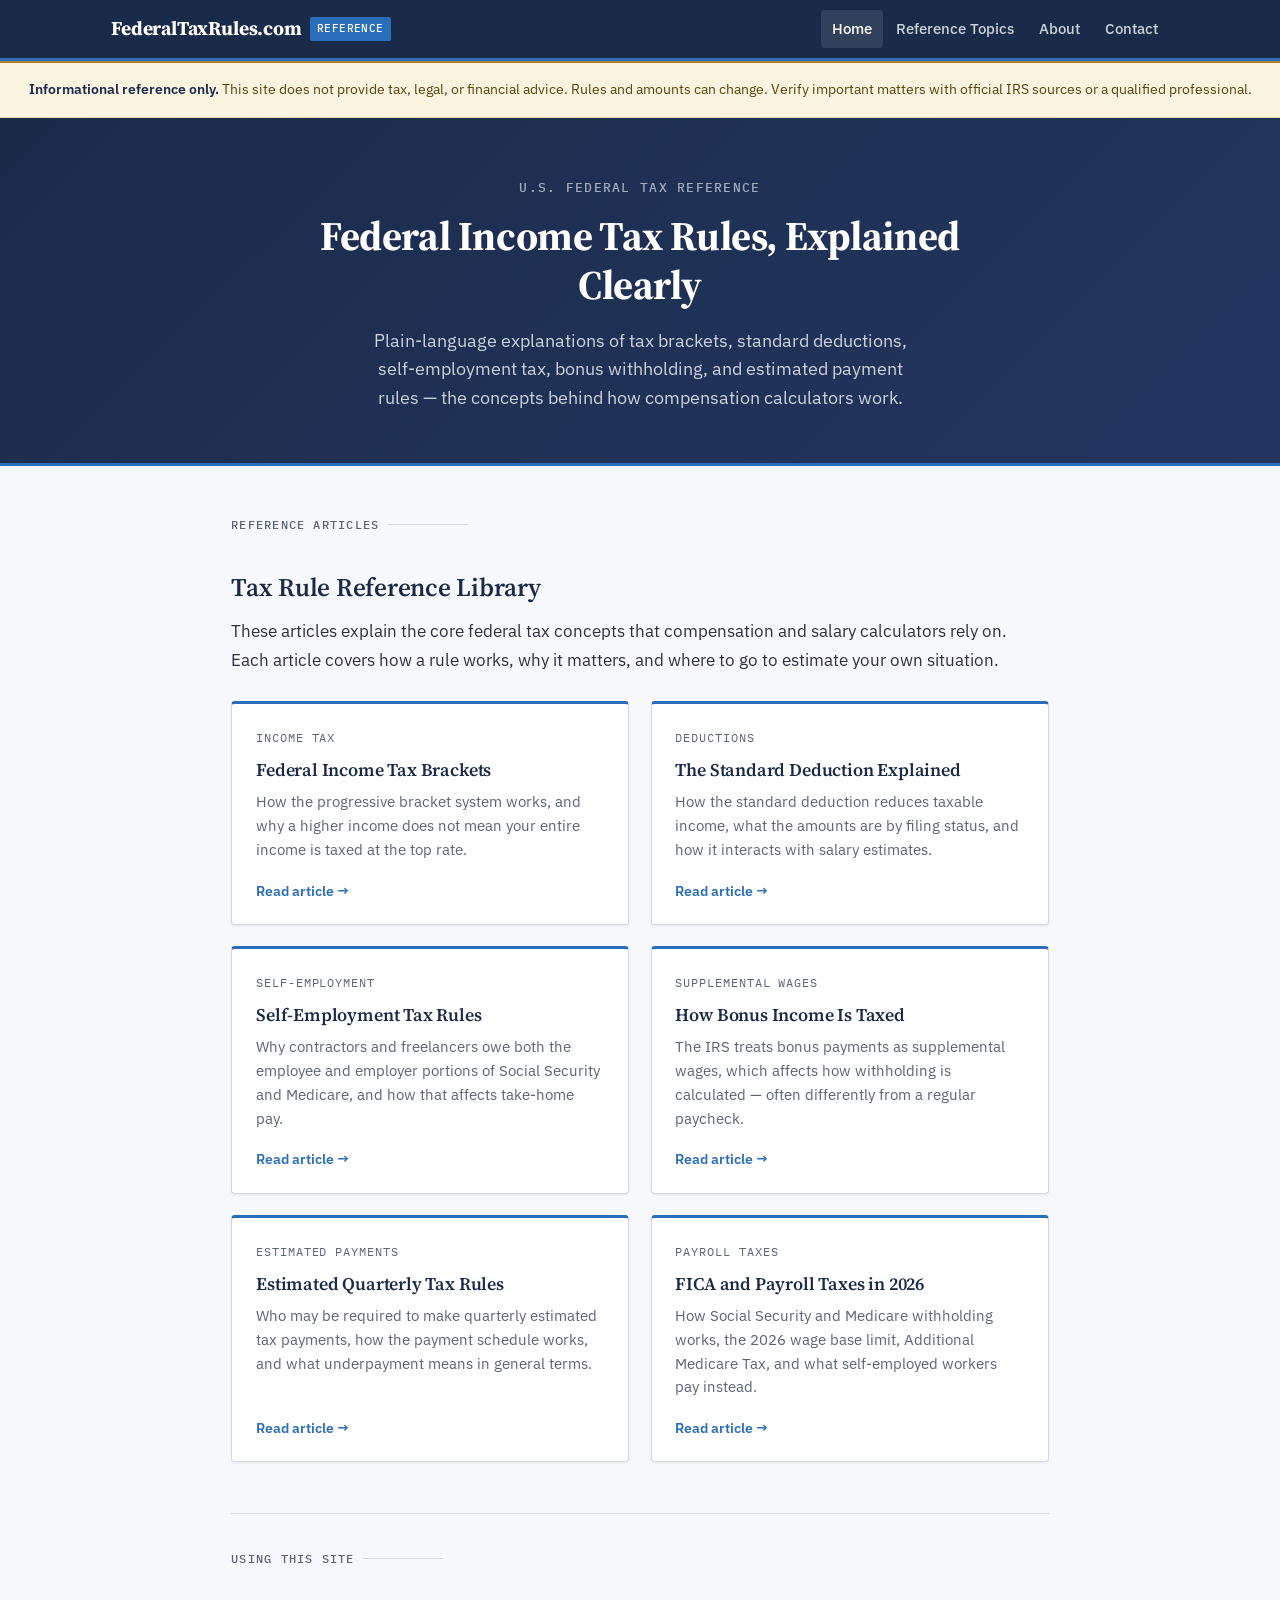
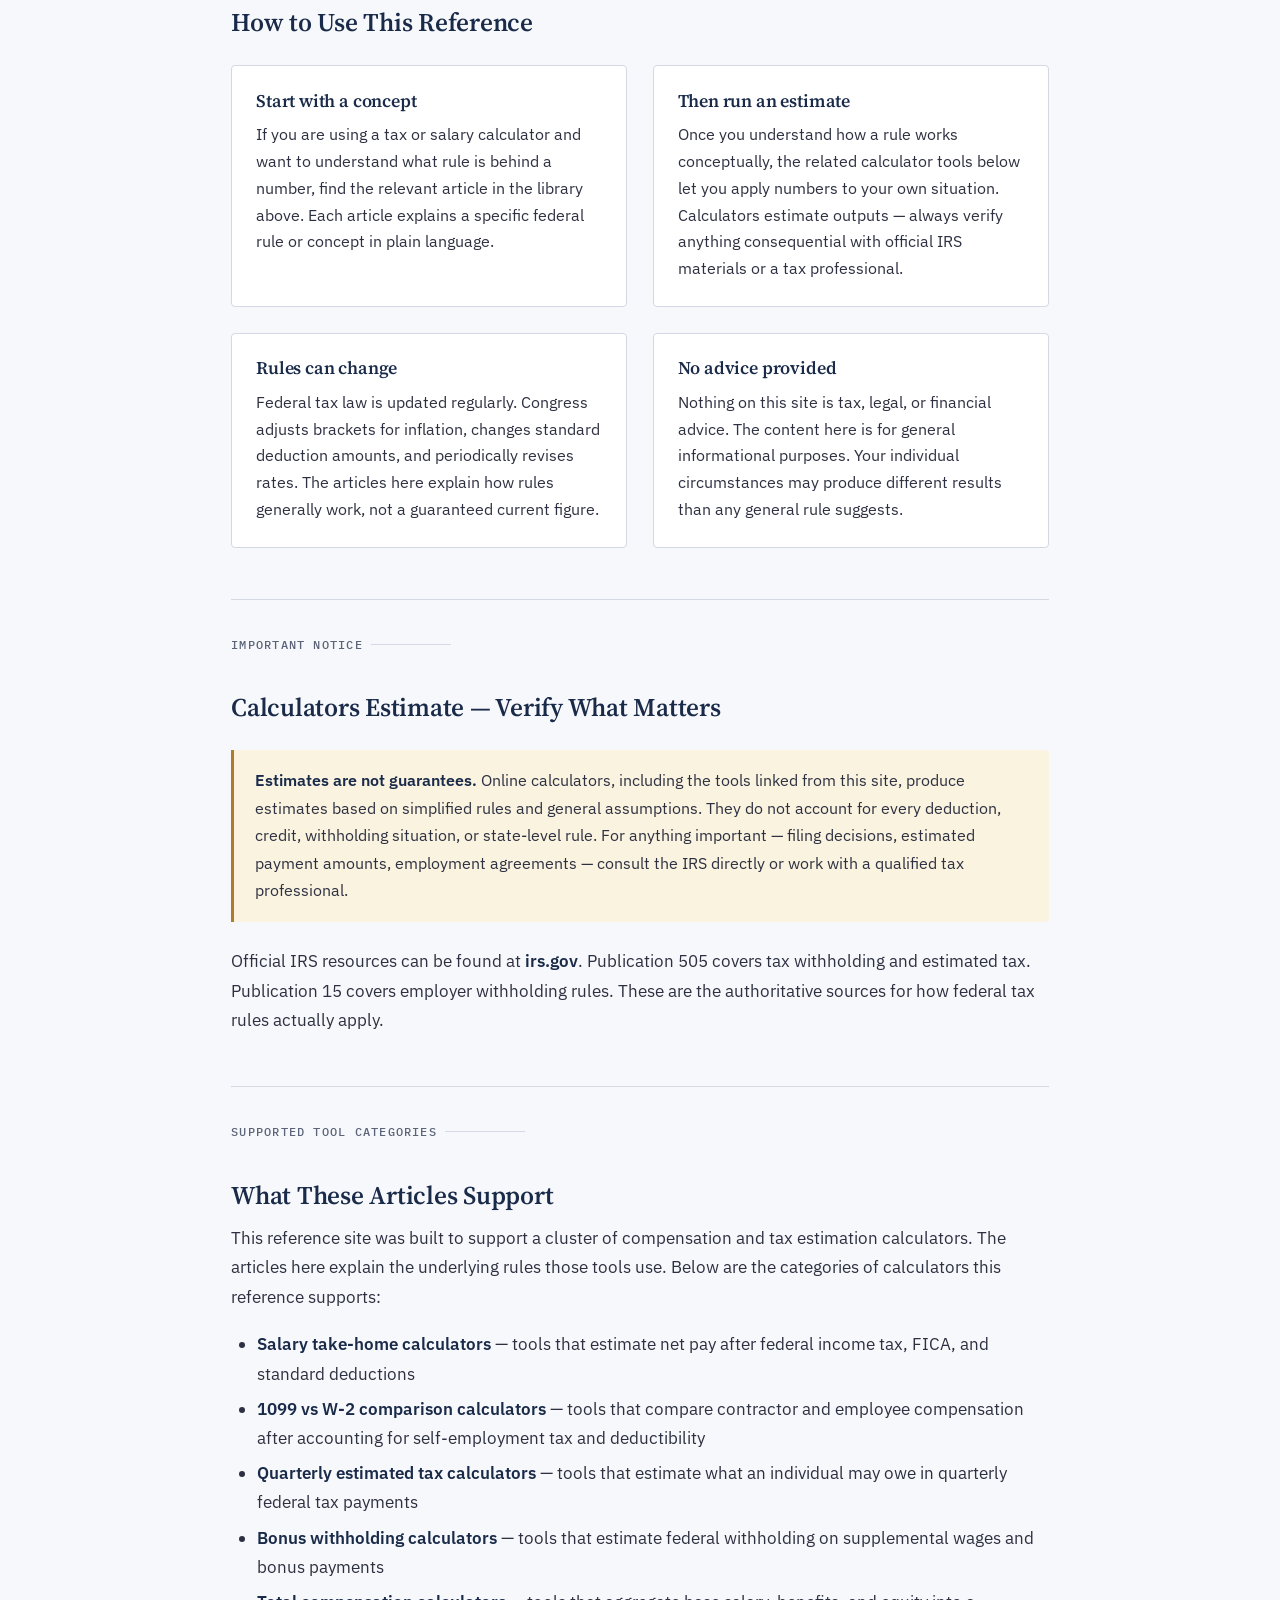
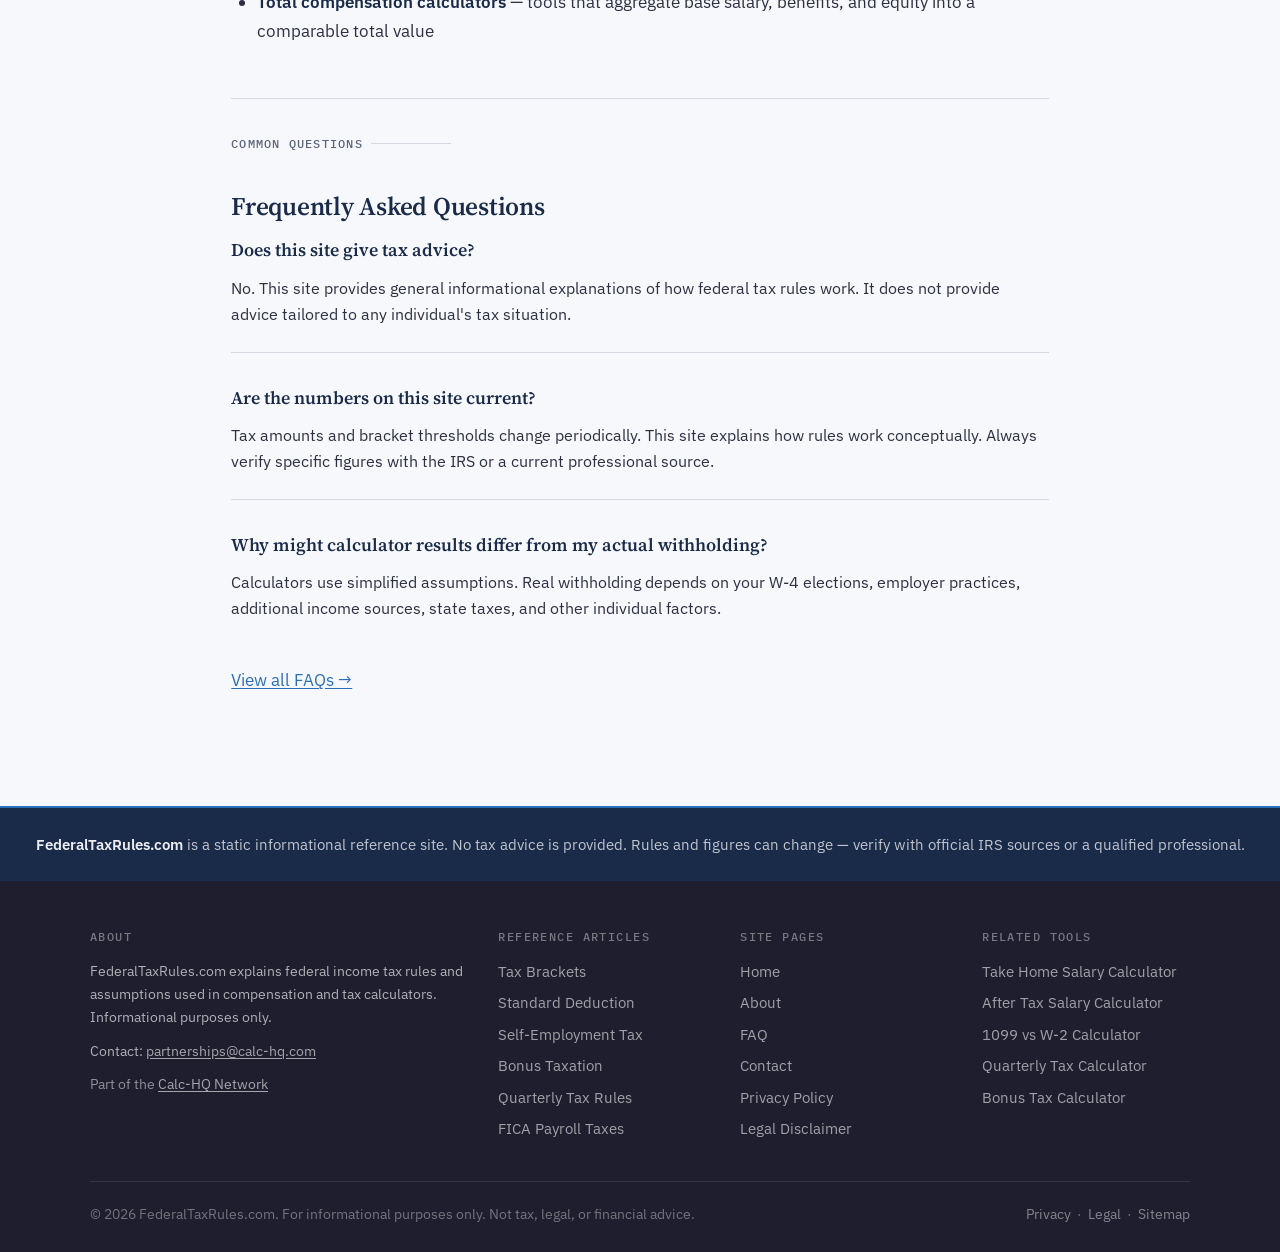
==== commit ce311e26: "Phase 2: Add FICA page, improve brackets + standard deduction with 2026 values Phase 2A: Create fica" ====
--- a/index.html
+++ b/index.html
@@ -107,6 +107,13 @@
           <span class="card-link-text">Read article →</span>
         </a>
 
+        <a class="article-card" href="fica-payroll-taxes-2026.html">
+          <span class="card-tag">Payroll Taxes</span>
+          <h3>FICA and Payroll Taxes in 2026</h3>
+          <p>How Social Security and Medicare withholding works, the 2026 wage base limit, Additional Medicare Tax, and what self-employed workers pay instead.</p>
+          <span class="card-link-text">Read article →</span>
+        </a>
+
 
 
       </div>
@@ -217,6 +224,7 @@
           <li><a href="self-employment-tax-rules.html">Self-Employment Tax</a></li>
           <li><a href="bonus-taxation-explained.html">Bonus Taxation</a></li>
           <li><a href="estimated-quarterly-tax-rules.html">Quarterly Tax Rules</a></li>
+          <li><a href="fica-payroll-taxes-2026.html">FICA Payroll Taxes</a></li>
         </ul>
       </div>
 
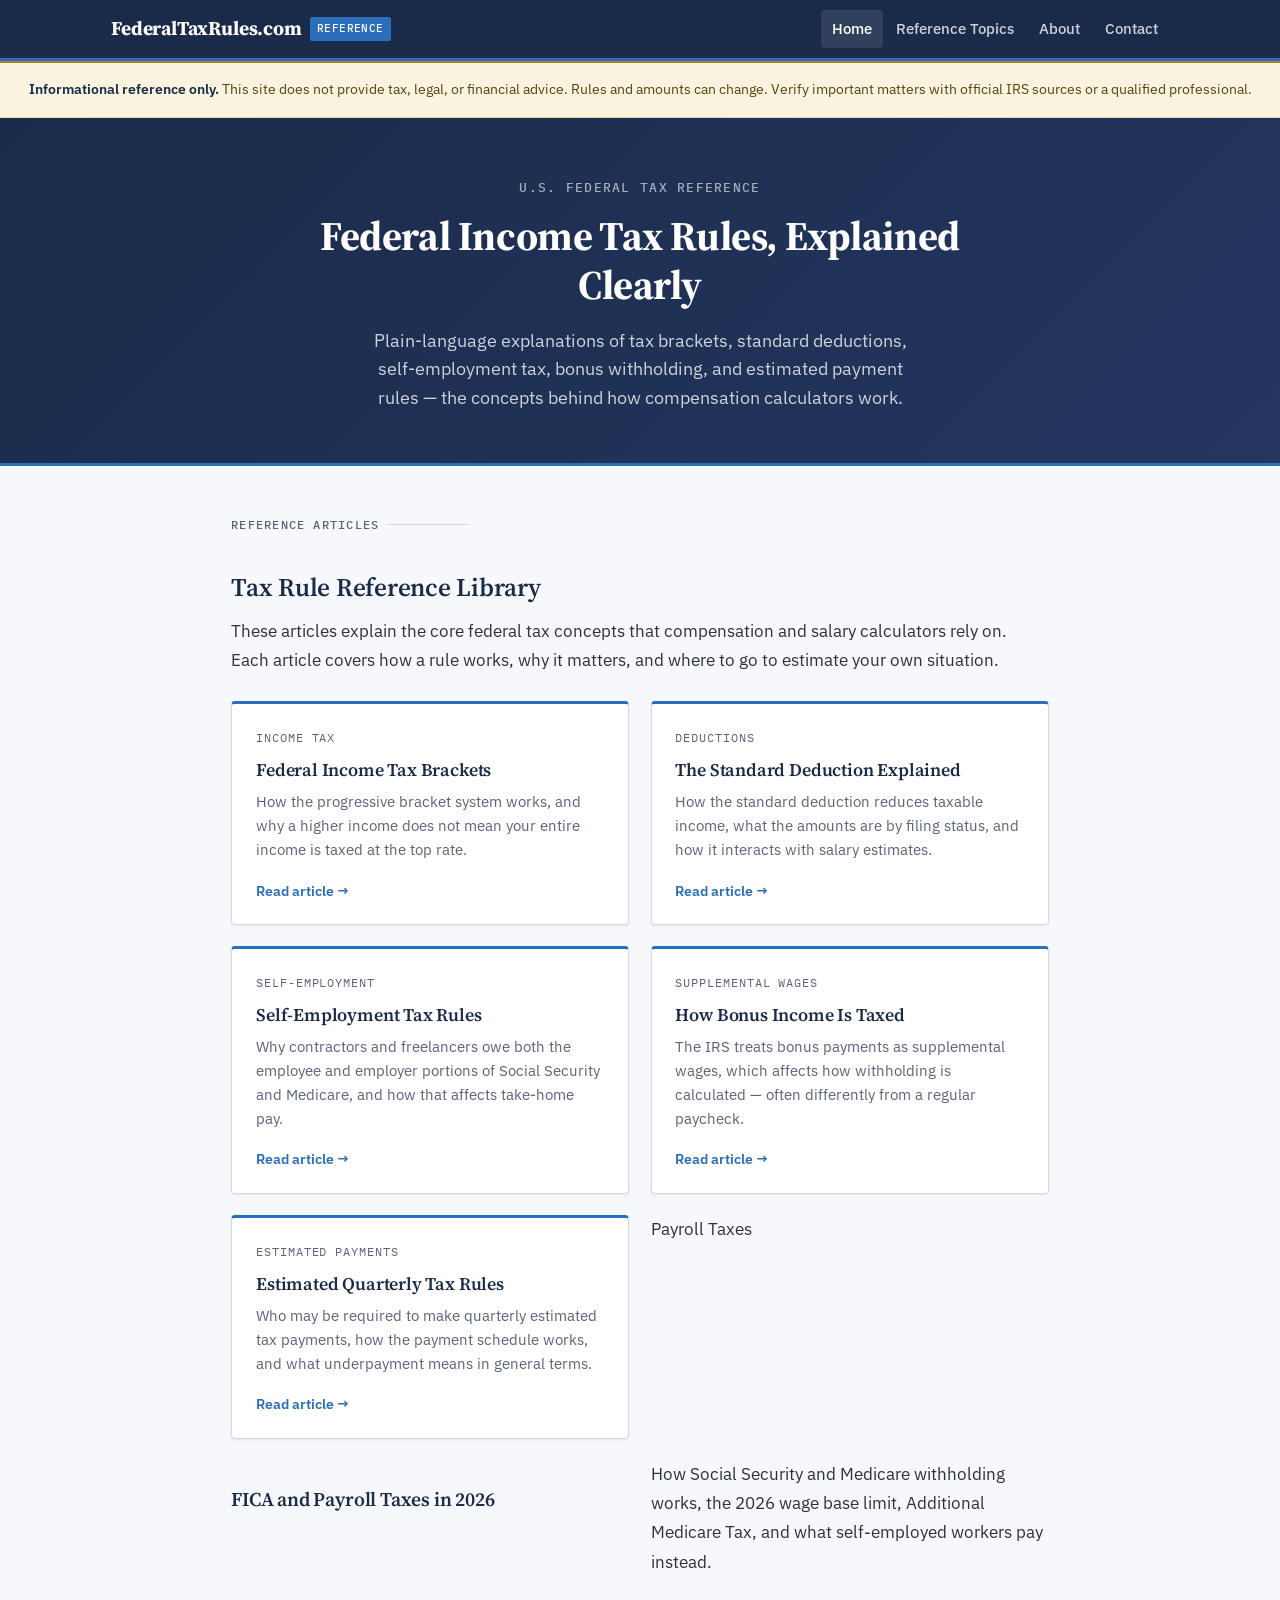
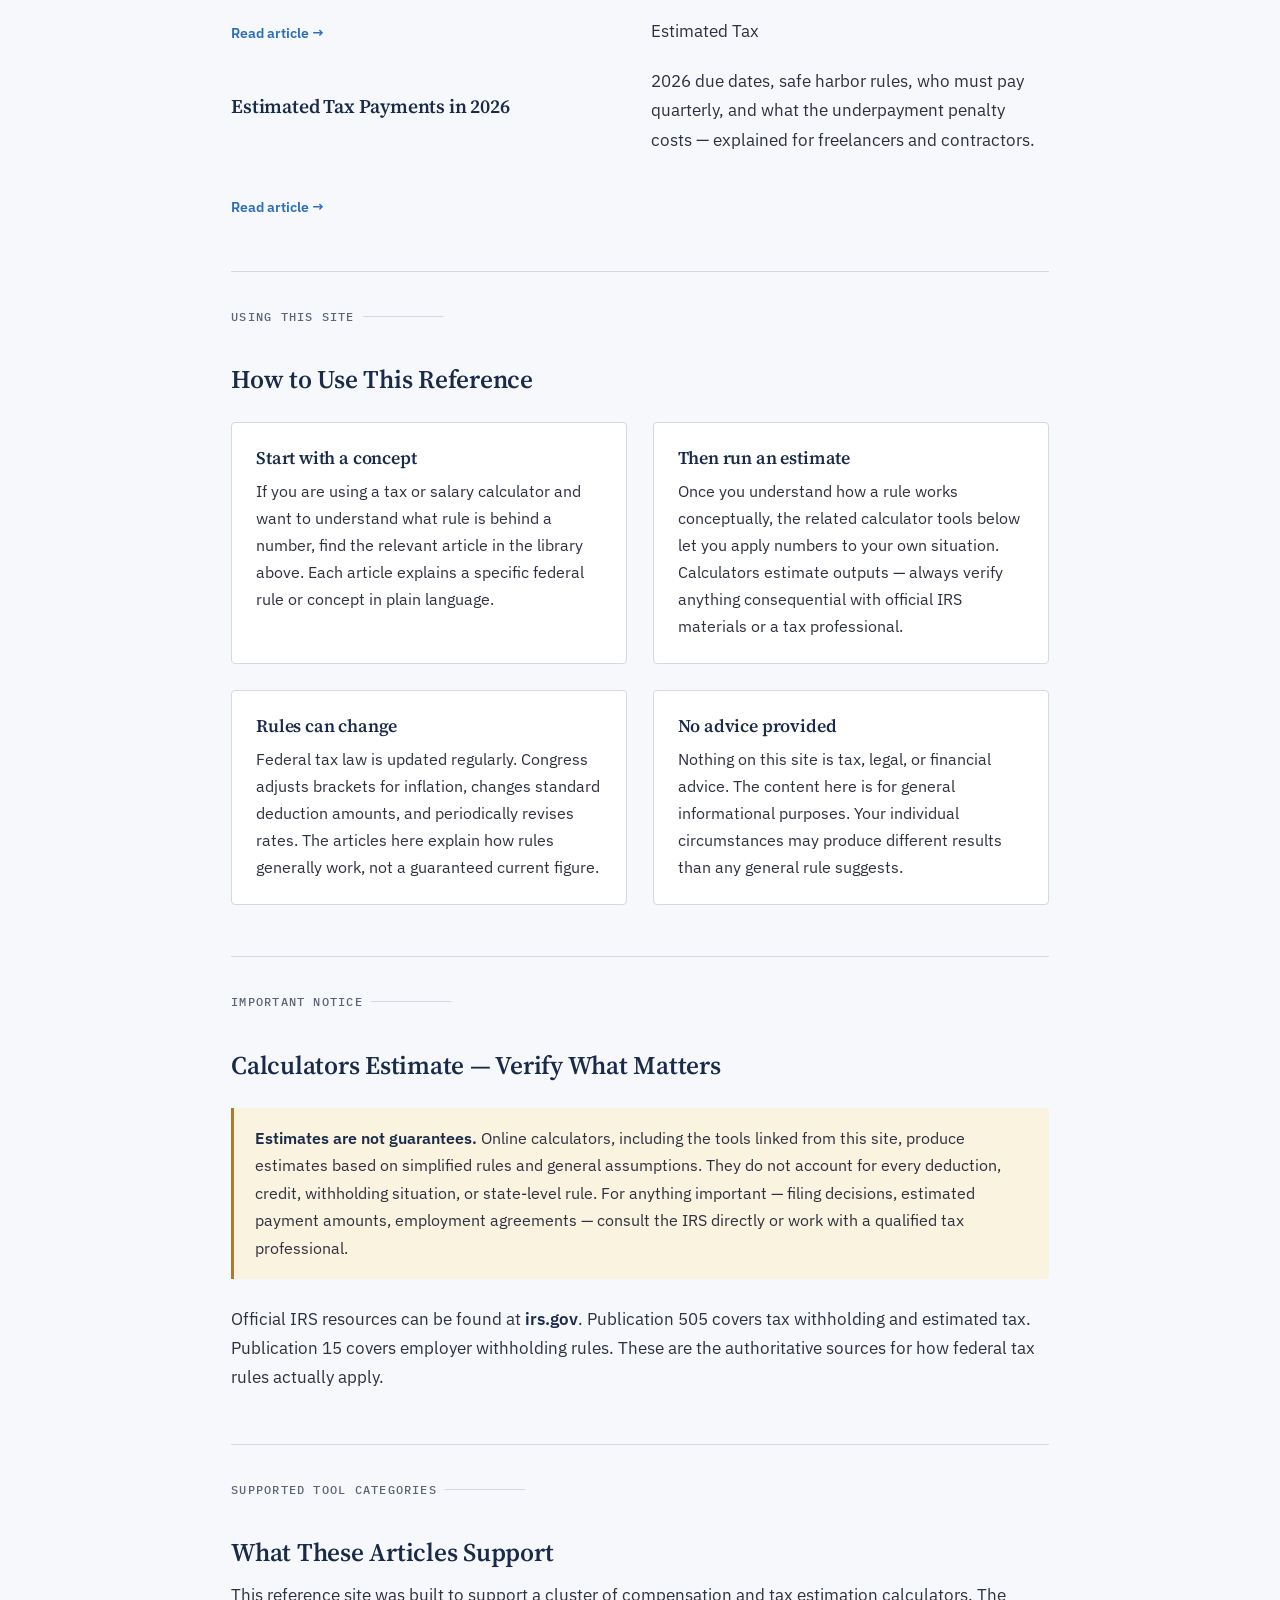
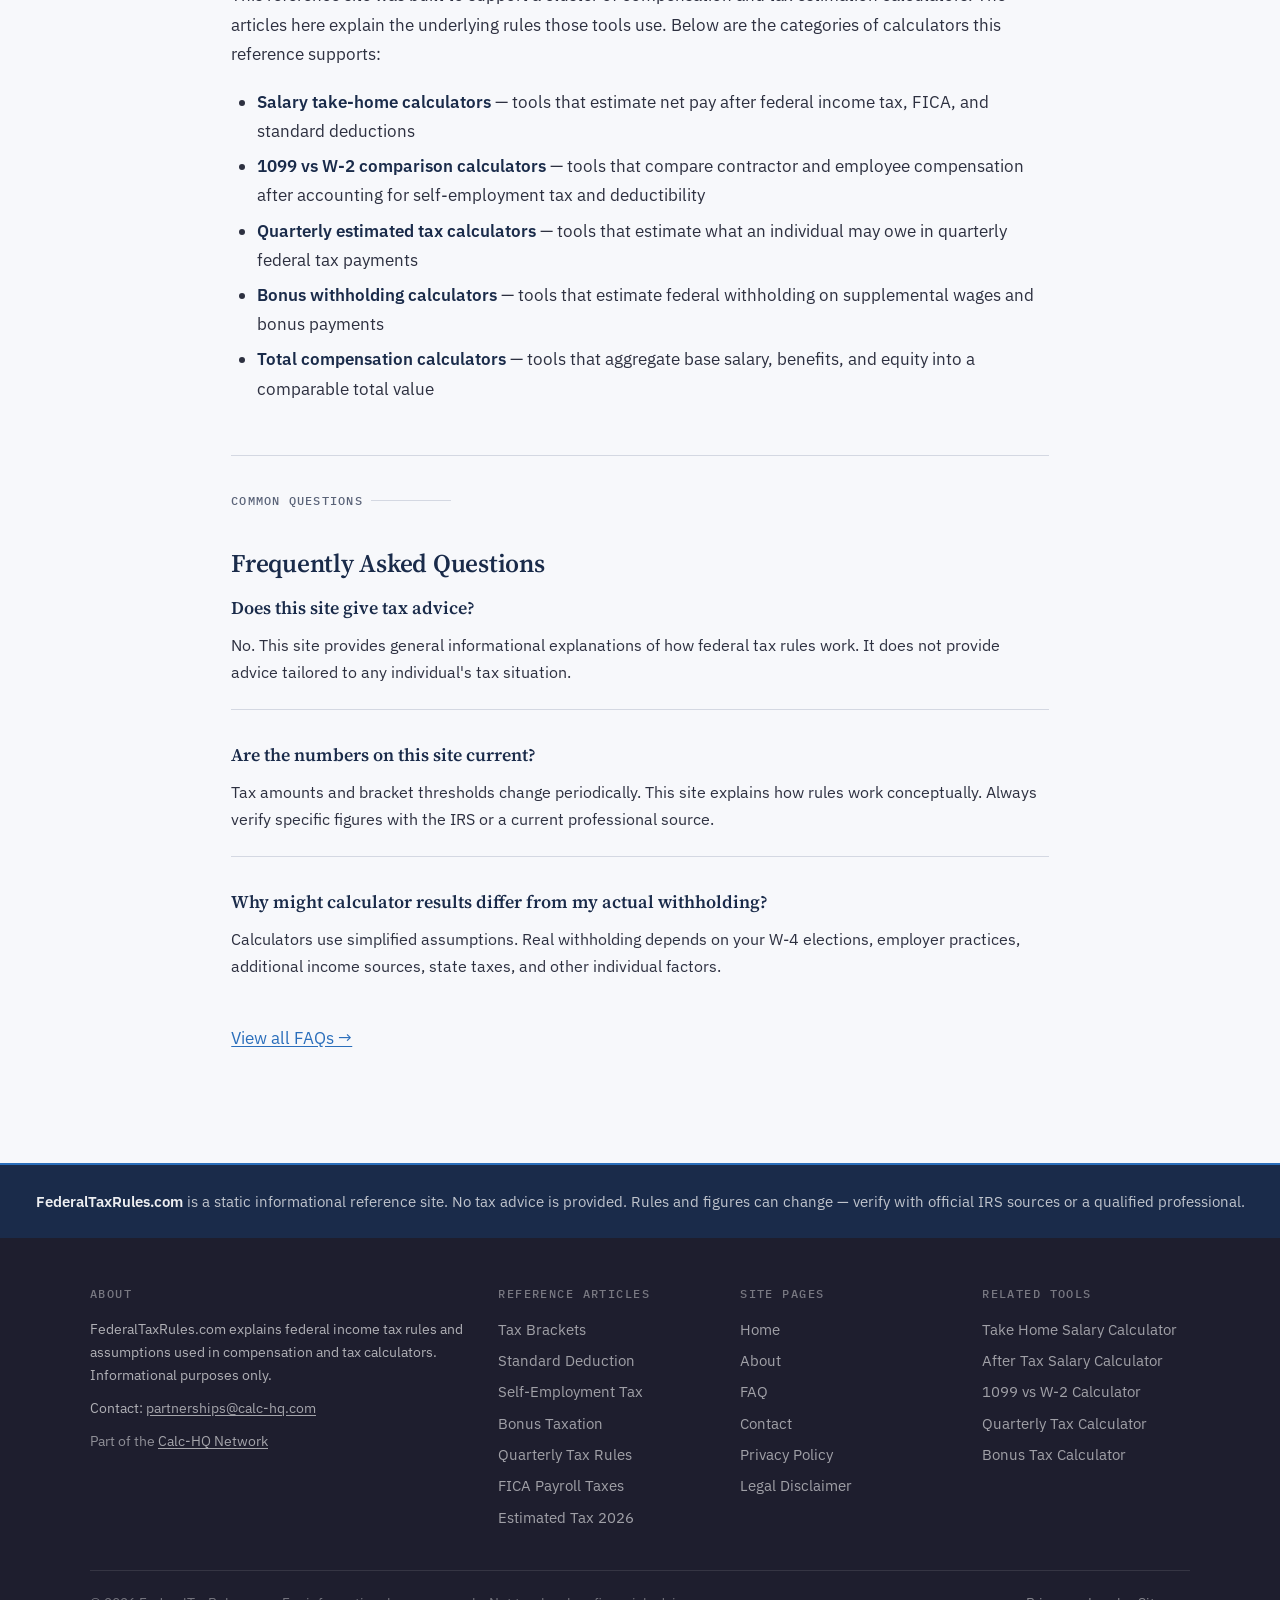
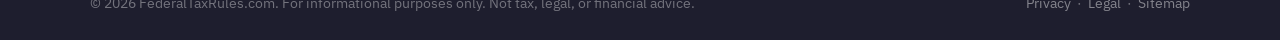
==== commit a1cb8ded: "Phase 2 extension: Create estimated-tax-payments-2026.html New page covering: - What estimated taxes" ====
--- a/index.html
+++ b/index.html
@@ -107,10 +107,15 @@
           <span class="card-link-text">Read article →</span>
         </a>
 
-        <a class="article-card" href="fica-payroll-taxes-2026.html">
           <span class="card-tag">Payroll Taxes</span>
           <h3>FICA and Payroll Taxes in 2026</h3>
           <p>How Social Security and Medicare withholding works, the 2026 wage base limit, Additional Medicare Tax, and what self-employed workers pay instead.</p>
+          <span class="card-link-text">Read article →</span>
+        </a>
+
+          <span class="card-tag">Estimated Tax</span>
+          <h3>Estimated Tax Payments in 2026</h3>
+          <p>2026 due dates, safe harbor rules, who must pay quarterly, and what the underpayment penalty costs — explained for freelancers and contractors.</p>
           <span class="card-link-text">Read article →</span>
         </a>
 
@@ -225,6 +230,9 @@
           <li><a href="bonus-taxation-explained.html">Bonus Taxation</a></li>
           <li><a href="estimated-quarterly-tax-rules.html">Quarterly Tax Rules</a></li>
           <li><a href="fica-payroll-taxes-2026.html">FICA Payroll Taxes</a></li>
+          <li><a href="estimated-tax-payments-2026.html">Estimated Tax 2026</a></li>
+
+
         </ul>
       </div>
 
